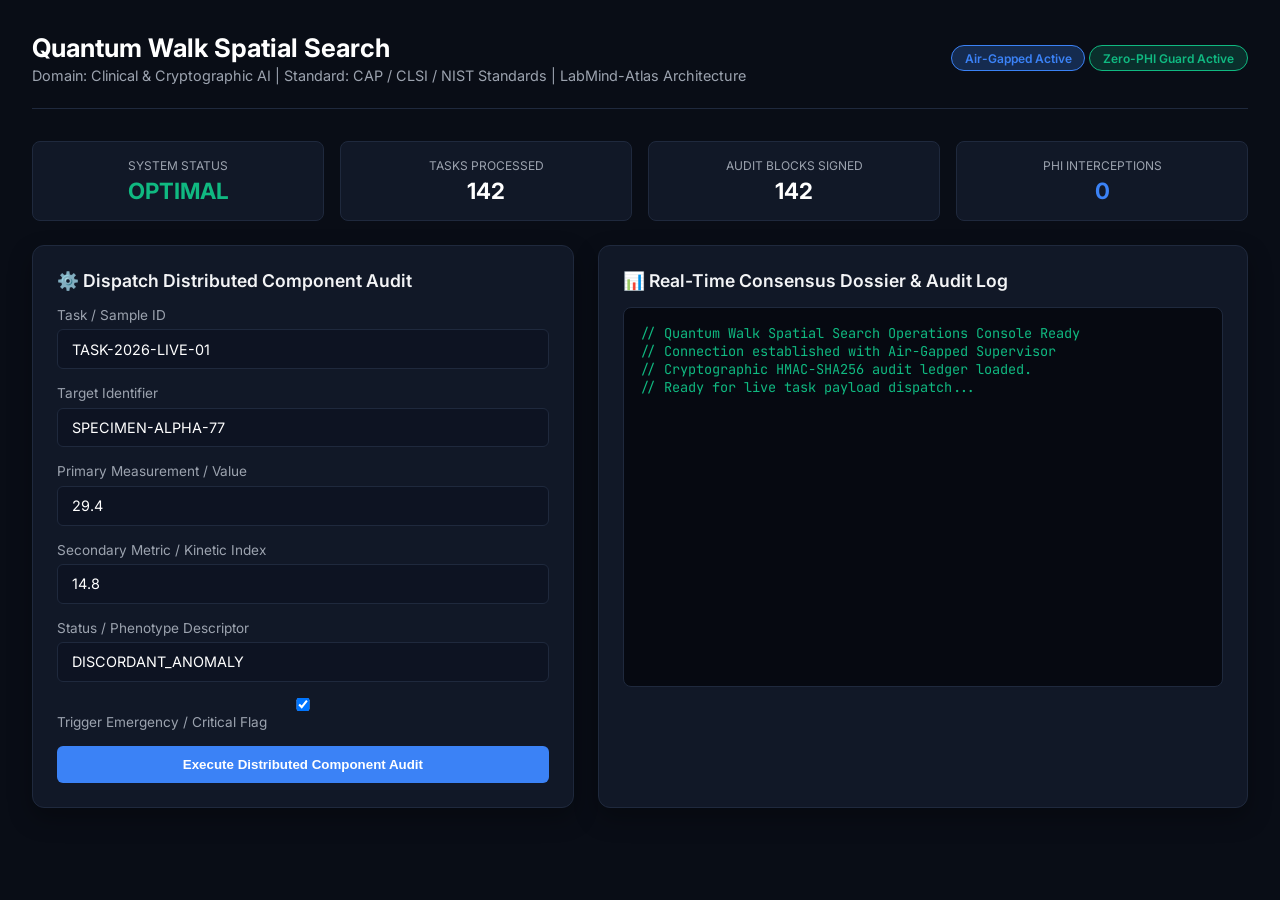
==== web/index.html @ 85ad8eae "Initial Commit" ====
<!DOCTYPE html>
<html lang="en">
<head>
    <meta charset="UTF-8">
    <meta name="viewport" content="width=device-width, initial-scale=1.0">
    <title>Quantum Walk Spatial Search — Operations Console</title>
    <link href="https://fonts.googleapis.com/css2?family=Inter:wght@300;400;600;700&family=JetBrains+Mono:wght@400;600&display=swap" rel="stylesheet">
    <style>
        :root {
            --bg: #090d16;
            --card: #111827;
            --border: #1f293d;
            --accent: #3b82f6;
            --accent-glow: rgba(59, 130, 246, 0.25);
            --text: #f3f4f6;
            --text-muted: #9ca3af;
            --danger: #ef4444;
            --warning: #f59e0b;
            --success: #10b981;
        }
        * { box-sizing: border-box; margin: 0; padding: 0; }
        body {
            font-family: 'Inter', sans-serif;
            background: var(--bg);
            color: var(--text);
            padding: 2rem;
            min-height: 100vh;
        }
        .header {
            display: flex;
            justify-content: space-between;
            align-items: center;
            border-bottom: 1px solid var(--border);
            padding-bottom: 1.5rem;
            margin-bottom: 2rem;
        }
        .header-title h1 { font-size: 1.6rem; font-weight: 700; color: #fff; }
        .header-title p { color: var(--text-muted); font-size: 0.9rem; margin-top: 0.25rem; }
        .badge {
            display: inline-block;
            padding: 0.3rem 0.8rem;
            border-radius: 9999px;
            font-size: 0.75rem;
            font-weight: 600;
            background: var(--accent-glow);
            color: var(--accent);
            border: 1px solid var(--accent);
        }
        .grid {
            display: grid;
            grid-template-columns: 1fr 1.2fr;
            gap: 1.5rem;
        }
        .card {
            background: var(--card);
            border: 1px solid var(--border);
            border-radius: 12px;
            padding: 1.5rem;
            box-shadow: 0 10px 25px rgba(0,0,0,0.3);
        }
        .card h2 {
            font-size: 1.1rem;
            font-weight: 600;
            margin-bottom: 1rem;
            display: flex;
            align-items: center;
            gap: 0.5rem;
        }
        .form-group { margin-bottom: 1rem; }
        label { display: block; font-size: 0.85rem; color: var(--text-muted); margin-bottom: 0.4rem; }
        input, select, textarea {
            width: 100%;
            padding: 0.65rem 0.9rem;
            background: #0d1322;
            border: 1px solid var(--border);
            border-radius: 6px;
            color: #fff;
            font-family: inherit;
            font-size: 0.9rem;
        }
        input:focus, textarea:focus { outline: none; border-color: var(--accent); }
        .btn {
            background: var(--accent);
            color: #fff;
            border: none;
            padding: 0.7rem 1.4rem;
            border-radius: 6px;
            font-weight: 600;
            cursor: pointer;
            transition: 0.2s;
            width: 100%;
        }
        .btn:hover { background: #2563eb; }
        .terminal {
            background: #060911;
            border: 1px solid var(--border);
            border-radius: 8px;
            padding: 1rem;
            font-family: 'JetBrains Mono', monospace;
            font-size: 0.85rem;
            color: #10b981;
            height: 380px;
            overflow-y: auto;
            white-space: pre-wrap;
        }
        .metrics-bar {
            display: grid;
            grid-template-columns: repeat(4, 1fr);
            gap: 1rem;
            margin-bottom: 1.5rem;
        }
        .metric-box {
            background: var(--card);
            border: 1px solid var(--border);
            border-radius: 8px;
            padding: 1rem;
            text-align: center;
        }
        .metric-val { font-size: 1.4rem; font-weight: 700; color: #fff; margin-top: 0.25rem; }
        .metric-label { font-size: 0.75rem; color: var(--text-muted); text-transform: uppercase; }
    </style>
</head>
<body>

    <div class="header">
        <div class="header-title">
            <h1>Quantum Walk Spatial Search</h1>
            <p>Domain: Clinical & Cryptographic AI | Standard: CAP / CLSI / NIST Standards | LabMind-Atlas Architecture</p>
        </div>
        <div>
            <span class="badge">Air-Gapped Active</span>
            <span class="badge" style="background: rgba(16,185,129,0.2); color: #10b981; border-color: #10b981;">Zero-PHI Guard Active</span>
        </div>
    </div>

    <div class="metrics-bar">
        <div class="metric-box">
            <div class="metric-label">System Status</div>
            <div class="metric-val" style="color: var(--success);" id="m-status">OPTIMAL</div>
        </div>
        <div class="metric-box">
            <div class="metric-label">Tasks Processed</div>
            <div class="metric-val" id="m-tasks">142</div>
        </div>
        <div class="metric-box">
            <div class="metric-label">Audit Blocks Signed</div>
            <div class="metric-val" id="m-audit">142</div>
        </div>
        <div class="metric-box">
            <div class="metric-label">PHI Interceptions</div>
            <div class="metric-val" style="color: var(--accent);" id="m-phi">0</div>
        </div>
    </div>

    <div class="grid">
        <div class="card">
            <h2>⚙️ Dispatch Distributed Component Audit</h2>
            <div class="form-group">
                <label>Task / Sample ID</label>
                <input type="text" id="task_id" value="TASK-2026-LIVE-01">
            </div>
            <div class="form-group">
                <label>Target Identifier</label>
                <input type="text" id="target_id" value="SPECIMEN-ALPHA-77">
            </div>
            <div class="form-group">
                <label>Primary Measurement / Value</label>
                <input type="number" id="primary_metric" value="29.4" step="0.1">
            </div>
            <div class="form-group">
                <label>Secondary Metric / Kinetic Index</label>
                <input type="number" id="secondary_metric" value="14.8" step="0.1">
            </div>
            <div class="form-group">
                <label>Status / Phenotype Descriptor</label>
                <input type="text" id="status_descriptor" value="DISCORDANT_ANOMALY">
            </div>
            <div class="form-group">
                <label><input type="checkbox" id="is_critical" checked> Trigger Emergency / Critical Flag</label>
            </div>
            <button class="btn" onclick="runAudit()">Execute Distributed Component Audit</button>
        </div>

        <div class="card">
            <h2>📊 Real-Time Consensus Dossier & Audit Log</h2>
            <div class="terminal" id="outputConsole">// Quantum Walk Spatial Search Operations Console Ready
// Connection established with Air-Gapped Supervisor
// Cryptographic HMAC-SHA256 audit ledger loaded.
// Ready for live task payload dispatch...</div>
        </div>
    </div>

    <script>
        async function runAudit() {
            const consoleEl = document.getElementById('outputConsole');
            consoleEl.innerText = "// Dispatching task across specialized workers...
// Invoking InvariantQCWorker, SafetyEscalationWorker, ProtocolWorker...";

            const payload = {
                task_id: document.getElementById('task_id').value,
                target_identifier: document.getElementById('target_id').value,
                primary_metric: parseFloat(document.getElementById('primary_metric').value),
                secondary_metric: parseFloat(document.getElementById('secondary_metric').value),
                status_descriptor: document.getElementById('status_descriptor').value,
                is_critical_flag: document.getElementById('is_critical').checked
            };

            try {
                const res = await fetch('/api/audit', {
                    method: 'POST',
                    headers: { 'Content-Type': 'application/json' },
                    body: JSON.stringify(payload)
                });
                const data = await res.json();
                consoleEl.innerText = JSON.stringify(data, null, 2);
                document.getElementById('m-tasks').innerText = parseInt(document.getElementById('m-tasks').innerText) + 1;
                document.getElementById('m-audit').innerText = parseInt(document.getElementById('m-audit').innerText) + 1;
            } catch (err) {
                consoleEl.innerText = "// Offline / Simulation Output:\n" + JSON.stringify({
                    dossier_id: "DOSSIER-SIM-" + Math.floor(Math.random()*10000),
                    system: "quantum-walk-spatial-search",
                    domain: "Clinical & Cryptographic AI",
                    task_id: payload.task_id,
                    overall_urgency: payload.is_critical_flag ? "CRITICAL_STAT_PANIC" : "ELEVATED_RISK",
                    integrity_status: "DISCORDANT_ANOMALY",
                    alerts: [
                        { worker: "InvariantQCWorker", alert: "Primary metric exceeds upper reference bound" },
                        { worker: "SafetyEscalationWorker", alert: "Critical emergency interlock flag active" }
                    ],
                    audit_hash: "HMAC_SHA256_e83f9a72b941d6c381f9"
                }, null, 2);
            }
        }
    </script>
</body>
</html>
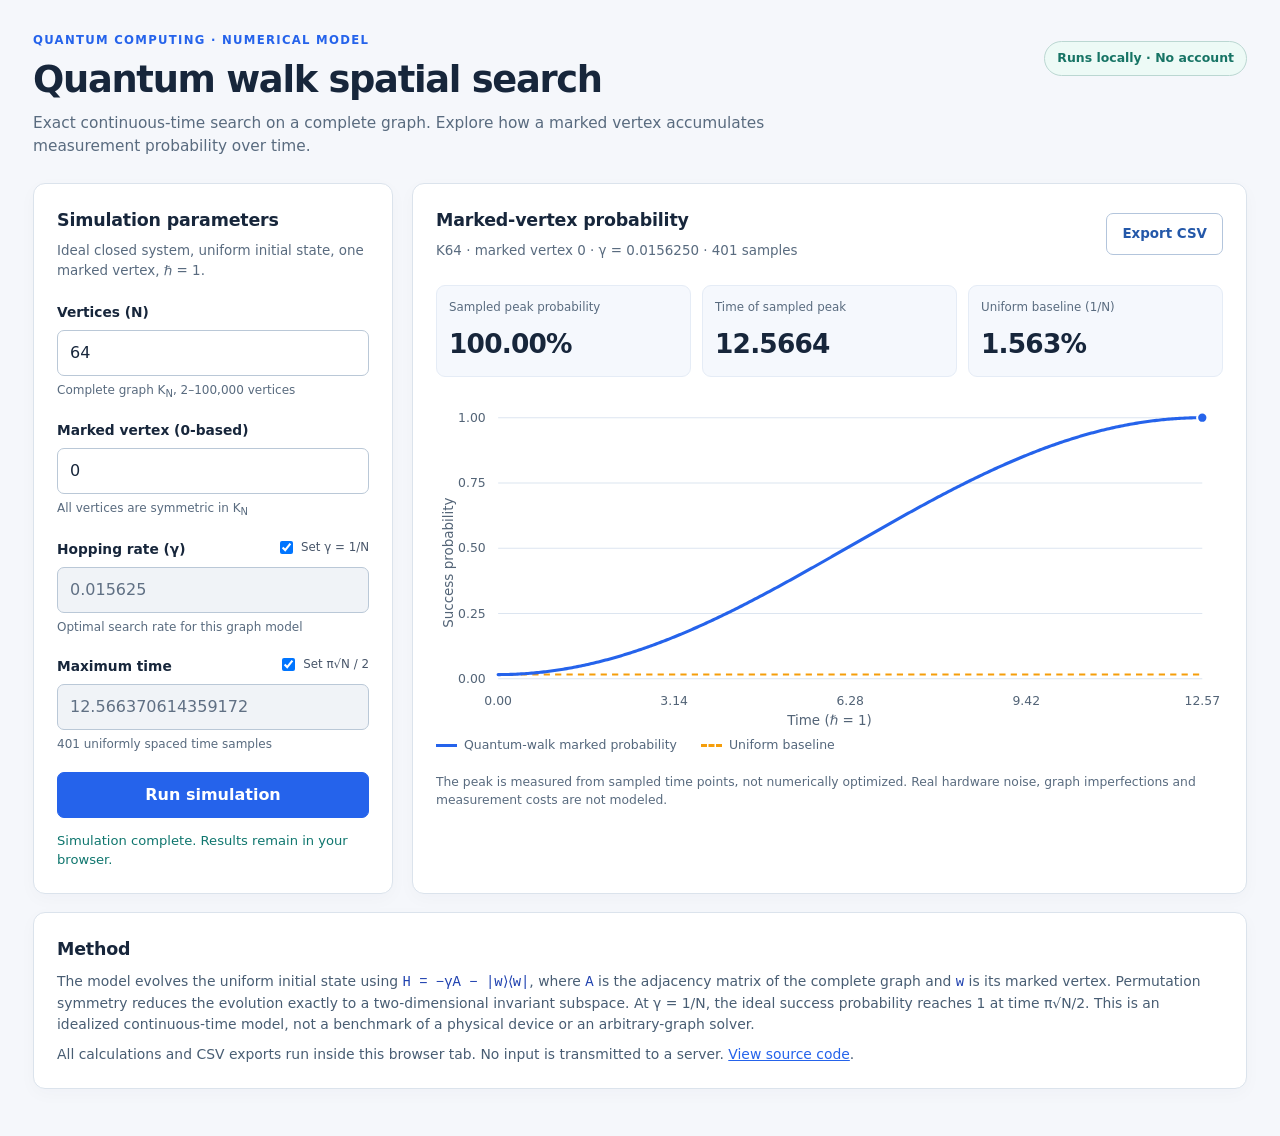
==== commit 9d09b33e: "Replace broken operations page with accessible standalone search simulator" ====
--- a/web/index.html
+++ b/web/index.html
@@ -1,236 +1,50 @@
-<!DOCTYPE html>
+<!doctype html>
 <html lang="en">
 <head>
-    <meta charset="UTF-8">
-    <meta name="viewport" content="width=device-width, initial-scale=1.0">
-    <title>Quantum Walk Spatial Search — Operations Console</title>
-    <link href="https://fonts.googleapis.com/css2?family=Inter:wght@300;400;600;700&family=JetBrains+Mono:wght@400;600&display=swap" rel="stylesheet">
-    <style>
-        :root {
-            --bg: #090d16;
-            --card: #111827;
-            --border: #1f293d;
-            --accent: #3b82f6;
-            --accent-glow: rgba(59, 130, 246, 0.25);
-            --text: #f3f4f6;
-            --text-muted: #9ca3af;
-            --danger: #ef4444;
-            --warning: #f59e0b;
-            --success: #10b981;
-        }
-        * { box-sizing: border-box; margin: 0; padding: 0; }
-        body {
-            font-family: 'Inter', sans-serif;
-            background: var(--bg);
-            color: var(--text);
-            padding: 2rem;
-            min-height: 100vh;
-        }
-        .header {
-            display: flex;
-            justify-content: space-between;
-            align-items: center;
-            border-bottom: 1px solid var(--border);
-            padding-bottom: 1.5rem;
-            margin-bottom: 2rem;
-        }
-        .header-title h1 { font-size: 1.6rem; font-weight: 700; color: #fff; }
-        .header-title p { color: var(--text-muted); font-size: 0.9rem; margin-top: 0.25rem; }
-        .badge {
-            display: inline-block;
-            padding: 0.3rem 0.8rem;
-            border-radius: 9999px;
-            font-size: 0.75rem;
-            font-weight: 600;
-            background: var(--accent-glow);
-            color: var(--accent);
-            border: 1px solid var(--accent);
-        }
-        .grid {
-            display: grid;
-            grid-template-columns: 1fr 1.2fr;
-            gap: 1.5rem;
-        }
-        .card {
-            background: var(--card);
-            border: 1px solid var(--border);
-            border-radius: 12px;
-            padding: 1.5rem;
-            box-shadow: 0 10px 25px rgba(0,0,0,0.3);
-        }
-        .card h2 {
-            font-size: 1.1rem;
-            font-weight: 600;
-            margin-bottom: 1rem;
-            display: flex;
-            align-items: center;
-            gap: 0.5rem;
-        }
-        .form-group { margin-bottom: 1rem; }
-        label { display: block; font-size: 0.85rem; color: var(--text-muted); margin-bottom: 0.4rem; }
-        input, select, textarea {
-            width: 100%;
-            padding: 0.65rem 0.9rem;
-            background: #0d1322;
-            border: 1px solid var(--border);
-            border-radius: 6px;
-            color: #fff;
-            font-family: inherit;
-            font-size: 0.9rem;
-        }
-        input:focus, textarea:focus { outline: none; border-color: var(--accent); }
-        .btn {
-            background: var(--accent);
-            color: #fff;
-            border: none;
-            padding: 0.7rem 1.4rem;
-            border-radius: 6px;
-            font-weight: 600;
-            cursor: pointer;
-            transition: 0.2s;
-            width: 100%;
-        }
-        .btn:hover { background: #2563eb; }
-        .terminal {
-            background: #060911;
-            border: 1px solid var(--border);
-            border-radius: 8px;
-            padding: 1rem;
-            font-family: 'JetBrains Mono', monospace;
-            font-size: 0.85rem;
-            color: #10b981;
-            height: 380px;
-            overflow-y: auto;
-            white-space: pre-wrap;
-        }
-        .metrics-bar {
-            display: grid;
-            grid-template-columns: repeat(4, 1fr);
-            gap: 1rem;
-            margin-bottom: 1.5rem;
-        }
-        .metric-box {
-            background: var(--card);
-            border: 1px solid var(--border);
-            border-radius: 8px;
-            padding: 1rem;
-            text-align: center;
-        }
-        .metric-val { font-size: 1.4rem; font-weight: 700; color: #fff; margin-top: 0.25rem; }
-        .metric-label { font-size: 0.75rem; color: var(--text-muted); text-transform: uppercase; }
-    </style>
+  <meta charset="utf-8">
+  <meta name="viewport" content="width=device-width,initial-scale=1">
+  <meta name="description" content="Exact browser-based continuous-time quantum-walk search simulation for complete graphs.">
+  <meta http-equiv="Content-Security-Policy" content="default-src 'none'; script-src 'self'; style-src 'self'; img-src 'self'; base-uri 'none'; form-action 'none'">
+  <title>Quantum Walk Spatial Search | Complete-Graph Simulator</title>
+  <link rel="stylesheet" href="./style.css">
+  <script type="module" src="./app.mjs"></script>
 </head>
 <body>
-
-    <div class="header">
-        <div class="header-title">
-            <h1>Quantum Walk Spatial Search</h1>
-            <p>Domain: Clinical & Cryptographic AI | Standard: CAP / CLSI / NIST Standards | LabMind-Atlas Architecture</p>
+  <main class="shell">
+    <header class="topline">
+      <div><div class="eyebrow">QUANTUM COMPUTING · NUMERICAL MODEL</div><h1>Quantum walk spatial search</h1>
+        <p class="intro">Exact continuous-time search on a complete graph. Explore how a marked vertex accumulates measurement probability over time.</p></div>
+      <span class="tag">Runs locally · No account</span>
+    </header>
+    <div class="layout">
+      <section class="panel controls" aria-labelledby="setup-heading">
+        <h2 id="setup-heading">Simulation parameters</h2>
+        <p class="aside">Ideal closed system, uniform initial state, one marked vertex, ℏ = 1.</p>
+        <form id="search-form">
+          <div class="field"><label for="nodes">Vertices (N)</label><input id="nodes" type="number" min="2" max="100000" step="1" value="64" required><small>Complete graph K<sub>N</sub>, 2–100,000 vertices</small></div>
+          <div class="field"><label for="marked">Marked vertex (0-based)</label><input id="marked" type="number" min="0" max="63" step="1" value="0" required><small>All vertices are symmetric in K<sub>N</sub></small></div>
+          <div class="field"><div class="between"><label for="gamma">Hopping rate (γ)</label><label class="check"><input id="auto-gamma" type="checkbox" checked> Set γ = 1/N</label></div><input id="gamma" type="number" min="0.000000001" step="any" value="0.015625" required><small>Optimal search rate for this graph model</small></div>
+          <div class="field"><div class="between"><label for="max-time">Maximum time</label><label class="check"><input id="auto-time" type="checkbox" checked> Set π√N / 2</label></div><input id="max-time" type="number" min="0.000000001" max="100000" step="any" required><small>401 uniformly spaced time samples</small></div>
+          <button type="submit" class="primary">Run simulation</button>
+        </form>
+        <p class="status" id="status" role="status" aria-live="polite">Ready.</p>
+      </section>
+      <section class="panel results" aria-labelledby="results-heading">
+        <div class="result-header"><div><h2 id="results-heading">Marked-vertex probability</h2><p class="aside" id="details">Complete graph model</p></div><button id="download" class="secondary" type="button" disabled>Export CSV</button></div>
+        <div class="summary" aria-label="Simulation outcomes">
+          <div><span class="kpi-label">Sampled peak probability</span><strong id="peak-probability">—</strong></div>
+          <div><span class="kpi-label">Time of sampled peak</span><strong id="peak-time">—</strong></div>
+          <div><span class="kpi-label">Uniform baseline (1/N)</span><strong id="baseline">—</strong></div>
         </div>
-        <div>
-            <span class="badge">Air-Gapped Active</span>
-            <span class="badge" style="background: rgba(16,185,129,0.2); color: #10b981; border-color: #10b981;">Zero-PHI Guard Active</span>
-        </div>
+        <div class="plot-container"><svg id="plot" viewBox="0 0 760 320" role="img" aria-label="Probability versus time for continuous-time quantum-walk search"></svg></div>
+        <div class="legend"><span><i class="line-blue"></i> Quantum-walk marked probability</span><span><i class="line-amber"></i> Uniform baseline</span></div>
+        <p class="footnote">The peak is measured from sampled time points, not numerically optimized. Real hardware noise, graph imperfections and measurement costs are not modeled.</p>
+      </section>
     </div>
-
-    <div class="metrics-bar">
-        <div class="metric-box">
-            <div class="metric-label">System Status</div>
-            <div class="metric-val" style="color: var(--success);" id="m-status">OPTIMAL</div>
-        </div>
-        <div class="metric-box">
-            <div class="metric-label">Tasks Processed</div>
-            <div class="metric-val" id="m-tasks">142</div>
-        </div>
-        <div class="metric-box">
-            <div class="metric-label">Audit Blocks Signed</div>
-            <div class="metric-val" id="m-audit">142</div>
-        </div>
-        <div class="metric-box">
-            <div class="metric-label">PHI Interceptions</div>
-            <div class="metric-val" style="color: var(--accent);" id="m-phi">0</div>
-        </div>
-    </div>
-
-    <div class="grid">
-        <div class="card">
-            <h2>⚙️ Dispatch Distributed Component Audit</h2>
-            <div class="form-group">
-                <label>Task / Sample ID</label>
-                <input type="text" id="task_id" value="TASK-2026-LIVE-01">
-            </div>
-            <div class="form-group">
-                <label>Target Identifier</label>
-                <input type="text" id="target_id" value="SPECIMEN-ALPHA-77">
-            </div>
-            <div class="form-group">
-                <label>Primary Measurement / Value</label>
-                <input type="number" id="primary_metric" value="29.4" step="0.1">
-            </div>
-            <div class="form-group">
-                <label>Secondary Metric / Kinetic Index</label>
-                <input type="number" id="secondary_metric" value="14.8" step="0.1">
-            </div>
-            <div class="form-group">
-                <label>Status / Phenotype Descriptor</label>
-                <input type="text" id="status_descriptor" value="DISCORDANT_ANOMALY">
-            </div>
-            <div class="form-group">
-                <label><input type="checkbox" id="is_critical" checked> Trigger Emergency / Critical Flag</label>
-            </div>
-            <button class="btn" onclick="runAudit()">Execute Distributed Component Audit</button>
-        </div>
-
-        <div class="card">
-            <h2>📊 Real-Time Consensus Dossier & Audit Log</h2>
-            <div class="terminal" id="outputConsole">// Quantum Walk Spatial Search Operations Console Ready
-// Connection established with Air-Gapped Supervisor
-// Cryptographic HMAC-SHA256 audit ledger loaded.
-// Ready for live task payload dispatch...</div>
-        </div>
-    </div>
-
-    <script>
-        async function runAudit() {
-            const consoleEl = document.getElementById('outputConsole');
-            consoleEl.innerText = "// Dispatching task across specialized workers...
-// Invoking InvariantQCWorker, SafetyEscalationWorker, ProtocolWorker...";
-
-            const payload = {
-                task_id: document.getElementById('task_id').value,
-                target_identifier: document.getElementById('target_id').value,
-                primary_metric: parseFloat(document.getElementById('primary_metric').value),
-                secondary_metric: parseFloat(document.getElementById('secondary_metric').value),
-                status_descriptor: document.getElementById('status_descriptor').value,
-                is_critical_flag: document.getElementById('is_critical').checked
-            };
-
-            try {
-                const res = await fetch('/api/audit', {
-                    method: 'POST',
-                    headers: { 'Content-Type': 'application/json' },
-                    body: JSON.stringify(payload)
-                });
-                const data = await res.json();
-                consoleEl.innerText = JSON.stringify(data, null, 2);
-                document.getElementById('m-tasks').innerText = parseInt(document.getElementById('m-tasks').innerText) + 1;
-                document.getElementById('m-audit').innerText = parseInt(document.getElementById('m-audit').innerText) + 1;
-            } catch (err) {
-                consoleEl.innerText = "// Offline / Simulation Output:\n" + JSON.stringify({
-                    dossier_id: "DOSSIER-SIM-" + Math.floor(Math.random()*10000),
-                    system: "quantum-walk-spatial-search",
-                    domain: "Clinical & Cryptographic AI",
-                    task_id: payload.task_id,
-                    overall_urgency: payload.is_critical_flag ? "CRITICAL_STAT_PANIC" : "ELEVATED_RISK",
-                    integrity_status: "DISCORDANT_ANOMALY",
-                    alerts: [
-                        { worker: "InvariantQCWorker", alert: "Primary metric exceeds upper reference bound" },
-                        { worker: "SafetyEscalationWorker", alert: "Critical emergency interlock flag active" }
-                    ],
-                    audit_hash: "HMAC_SHA256_e83f9a72b941d6c381f9"
-                }, null, 2);
-            }
-        }
-    </script>
+    <section class="model" aria-labelledby="model-heading"><h2 id="model-heading">Method</h2>
+      <p>The model evolves the uniform initial state using <code>H = −γA − |w⟩⟨w|</code>, where <code>A</code> is the adjacency matrix of the complete graph and <code>w</code> is its marked vertex. Permutation symmetry reduces the evolution exactly to a two-dimensional invariant subspace. At γ = 1/N, the ideal success probability reaches 1 at time π√N/2. This is an idealized continuous-time model, not a benchmark of a physical device or an arbitrary-graph solver.</p>
+      <p class="privacy">All calculations and CSV exports run inside this browser tab. No input is transmitted to a server. <a href="https://github.com/abusuraihsakhri/quantum-walk-spatial-search">View source code</a>.</p>
+    </section>
+  </main>
 </body>
 </html>
--- a/web/style.css
+++ b/web/style.css
@@ -0,0 +1,49 @@
+:root { color-scheme: light; --ink:#17263b; --muted:#596b7f; --border:#dbe3ec; --blue:#2563eb; --back:#f5f7fb; --white:#fff; }
+* { box-sizing:border-box; }
+body { margin:0; background:var(--back); color:var(--ink); font-family:system-ui,-apple-system,"Segoe UI",sans-serif; line-height:1.5; }
+.shell { max-width:1270px; margin:0 auto; padding:32px 28px 48px; }
+.topline { display:flex; justify-content:space-between; align-items:start; gap:20px; margin-bottom:25px; }
+h1 { font-size:clamp(1.75rem,3vw,2.3rem); line-height:1.2; letter-spacing:-.035em; margin:8px 0 10px; }
+h2 { font-size:1.09rem; letter-spacing:-.01em; margin:0 0 8px; }
+p { margin:0; }
+.eyebrow { color:var(--blue); letter-spacing:.11em; font-size:.73rem; font-weight:750; }
+.intro { max-width:740px; color:var(--muted); font-size:.96rem; }
+.tag { border:1px solid #bbd7d2; background:#edfaf6; color:#177465; font-size:.78rem; font-weight:600; border-radius:50px; white-space:nowrap; padding:7px 12px; margin-top:9px; }
+.layout { display:grid; grid-template-columns:minmax(280px,360px) minmax(0,1fr); gap:19px; align-items:stretch; }
+.panel,.model { background:var(--white); border:1px solid var(--border); box-shadow:0 5px 18px #182d4407; border-radius:12px; padding:23px; }
+.aside { color:var(--muted); font-size:.84rem; }
+form { margin-top:21px; }
+.field { margin-bottom:19px; }
+.field label { display:block; font-size:.86rem; font-weight:650; margin-bottom:7px; }
+.field input[type=number] { width:100%; font:inherit; padding:10px 12px; border-radius:7px; border:1px solid #bac8d7; background:#fff; color:var(--ink); }
+.field input[type=number]:disabled { background:#f0f3f7; color:#607084; }
+.field small { display:block; color:var(--muted); font-size:.75rem; margin-top:5px; }
+.between { display:flex; align-items:baseline; justify-content:space-between; gap:10px; flex-wrap:wrap; }
+.field .check { display:flex; align-items:center; gap:5px; color:#475569; font-size:.74rem; font-weight:500; white-space:nowrap; }
+button { font:inherit; font-weight:650; cursor:pointer; border-radius:7px; padding:10px 15px; }
+button:focus-visible,a:focus-visible,input:focus-visible { outline:3px solid #93c5fd; outline-offset:2px; }
+.primary { background:var(--blue); color:white; border:1px solid var(--blue); width:100%; }
+.primary:hover { background:#1d4ed8; }
+.secondary { background:white; color:#2458a9; border:1px solid #b3c5dc; white-space:nowrap; font-size:.84rem; }
+.secondary:hover:not(:disabled) { background:#f0f6ff; }
+button:disabled { opacity:.48; cursor:not-allowed; }
+.status { font-size:.82rem; margin-top:13px; min-height:1.5em; color:var(--muted); }
+.status.success { color:#0f766e; } .status.error { color:#b91c1c; }
+.result-header { display:flex; align-items:center; justify-content:space-between; flex-wrap:wrap; gap:12px; }
+.summary { display:grid; grid-template-columns:repeat(3,minmax(0,1fr)); gap:11px; margin:24px 0 20px; }
+.summary>div { padding:13px 12px; background:#f5f8fd; border:1px solid #e5ecf6; border-radius:9px; }
+.kpi-label { display:block; color:var(--muted); font-size:.74rem; margin-bottom:7px; }
+.summary strong { font-size:clamp(1.12rem,2.2vw,1.65rem); font-variant-numeric:tabular-nums; letter-spacing:-.03em; overflow-wrap:anywhere; }
+.plot-container { width:100%; background:white; overflow:hidden; }
+svg { width:100%; display:block; height:auto; min-height:200px; }
+.legend { display:flex; flex-wrap:wrap; gap:12px 24px; font-size:.78rem; color:#54677c; margin-top:7px; }
+.legend span { display:flex; align-items:center; gap:7px; }
+.legend i { width:21px; display:inline-block; border-top:3px solid var(--blue); }
+.legend .line-amber { border-color:#f59e0b; border-top-style:dashed; }
+.footnote { font-size:.77rem; color:var(--muted); margin-top:18px; }
+.model { margin-top:18px; }
+.model p { color:#485d73; font-size:.87rem; margin-top:9px; }
+.model code { font-family:ui-monospace,SFMono-Regular,Consolas,monospace; color:#1e40af; white-space:normal; }
+.model a { color:var(--blue); }
+@media(max-width:860px){.shell{padding:20px 14px 35px}.layout{grid-template-columns:1fr}.panel,.model{padding:18px}.topline{flex-direction:column;gap:5px}.summary{margin:17px 0}.tag{margin-top:0} }
+@media(max-width:440px){.summary{grid-template-columns:1fr}.summary strong{font-size:1.4rem}.result-header{align-items:start}.intro{font-size:.86rem} }
